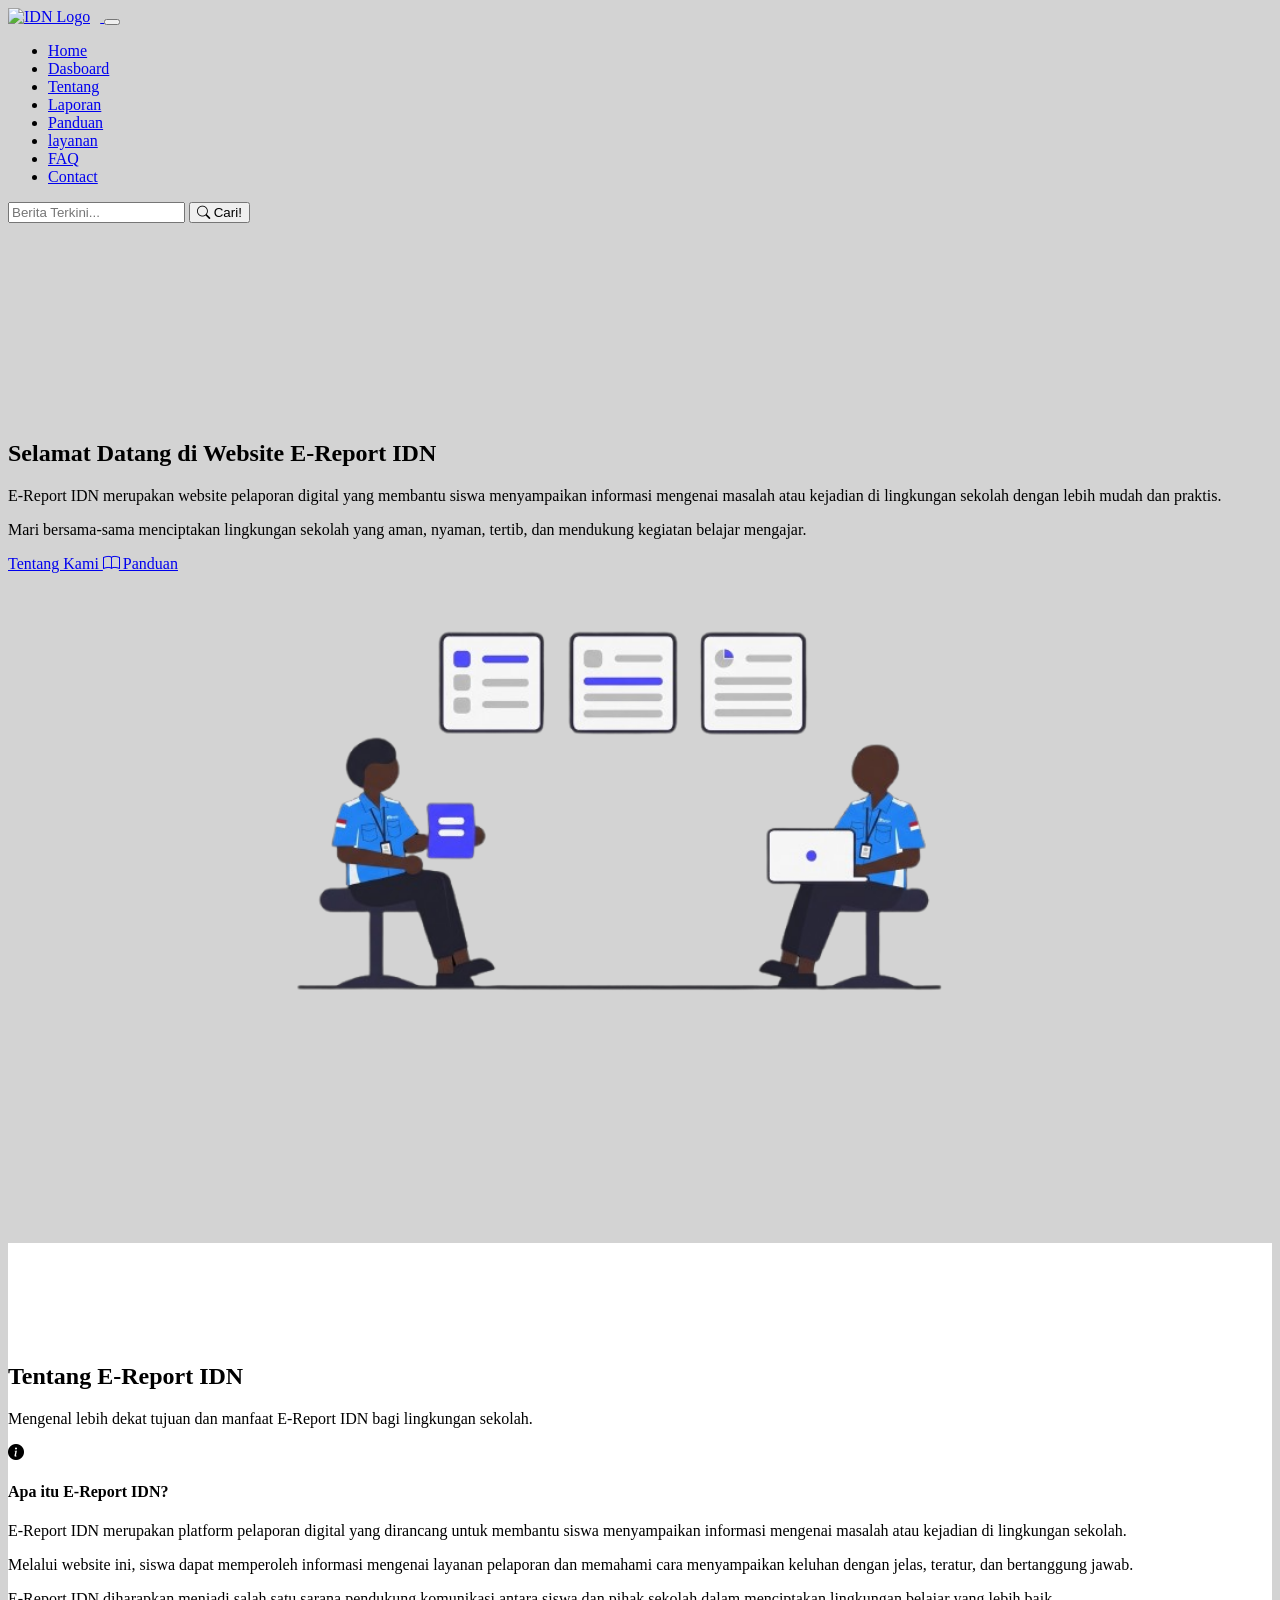
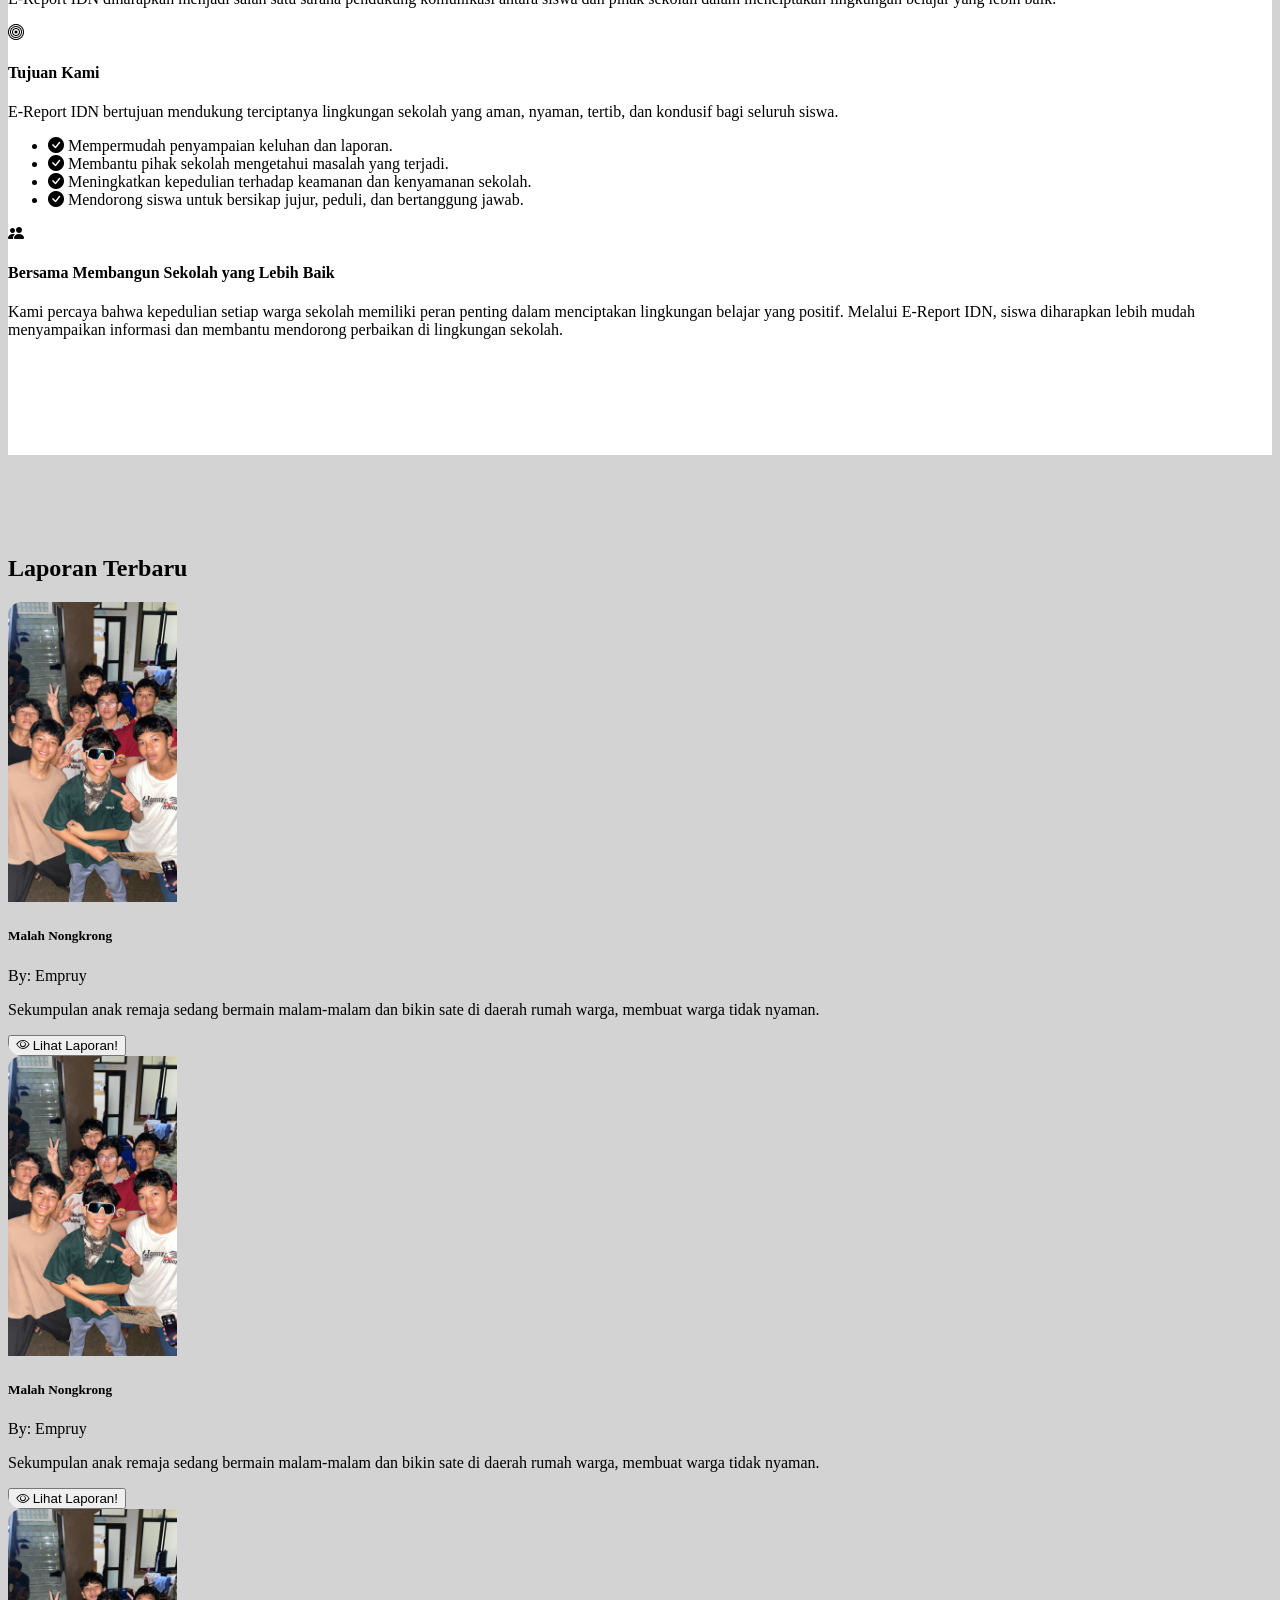
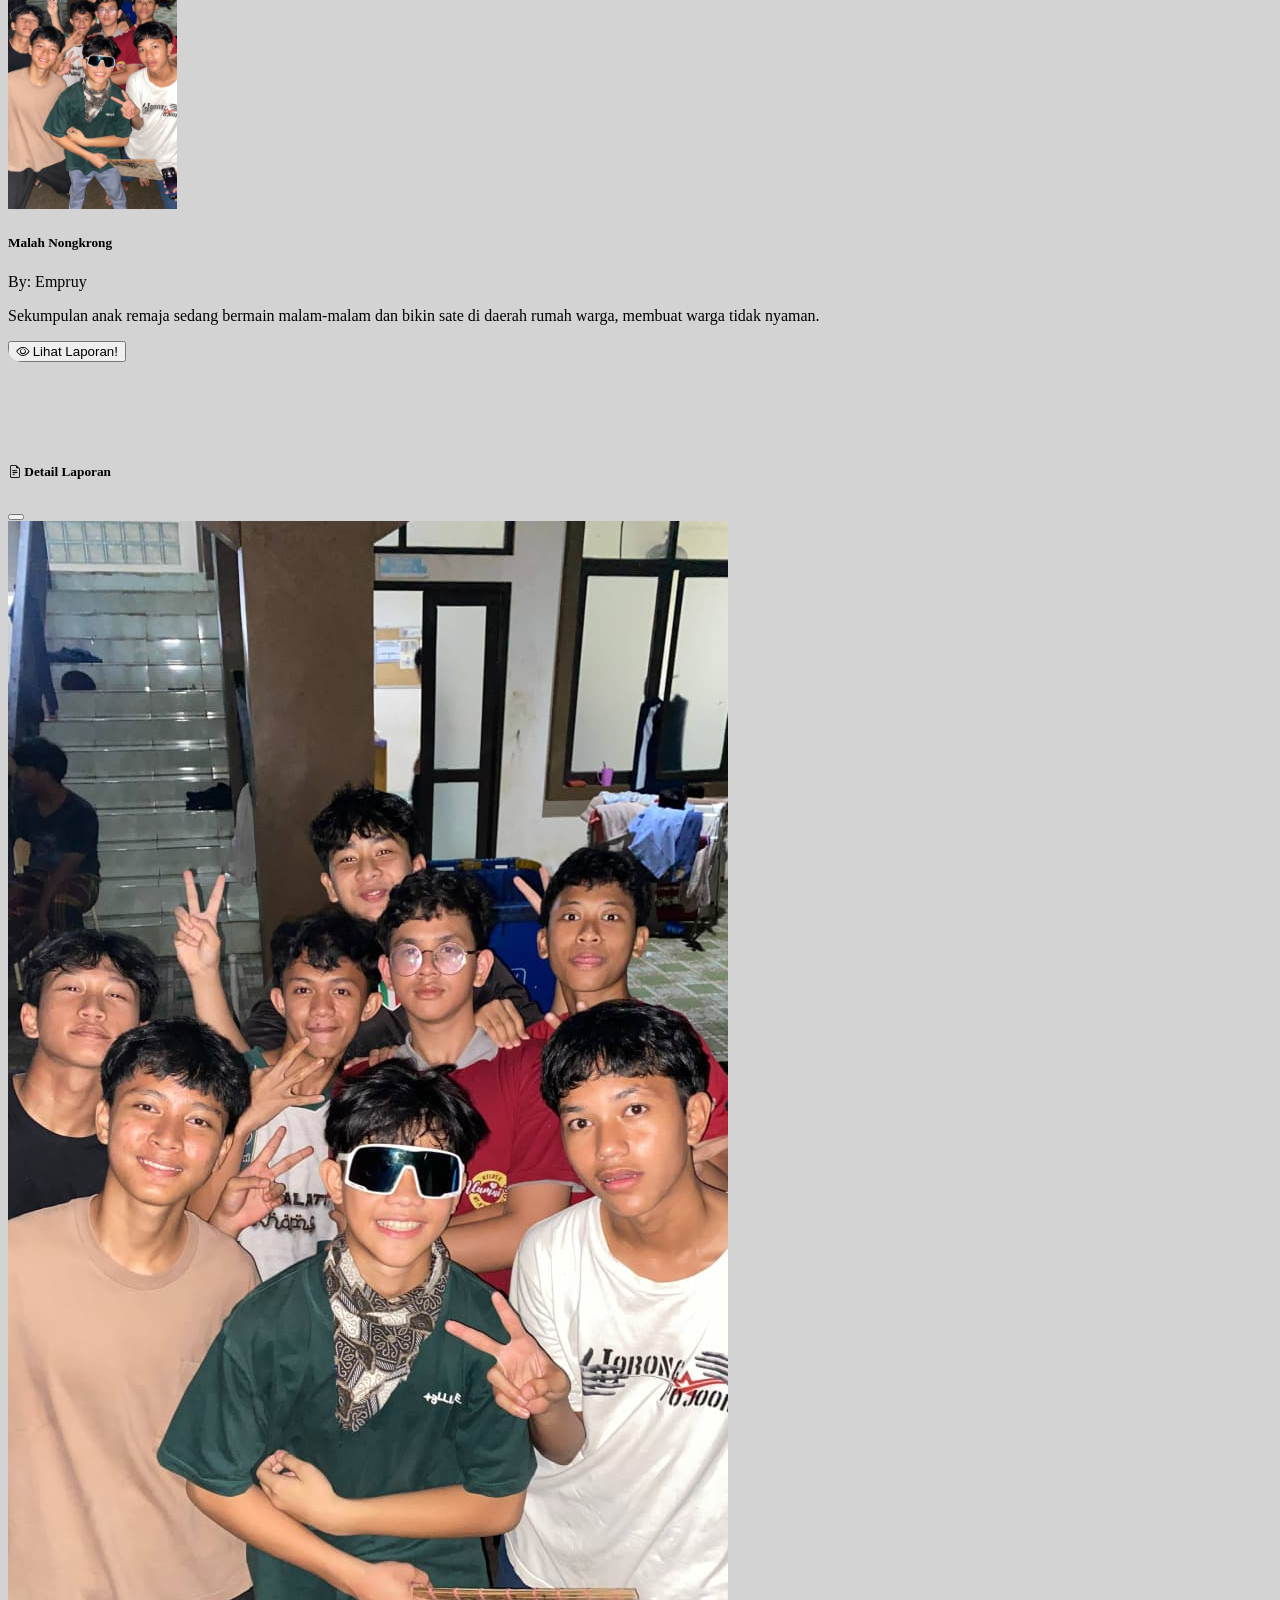
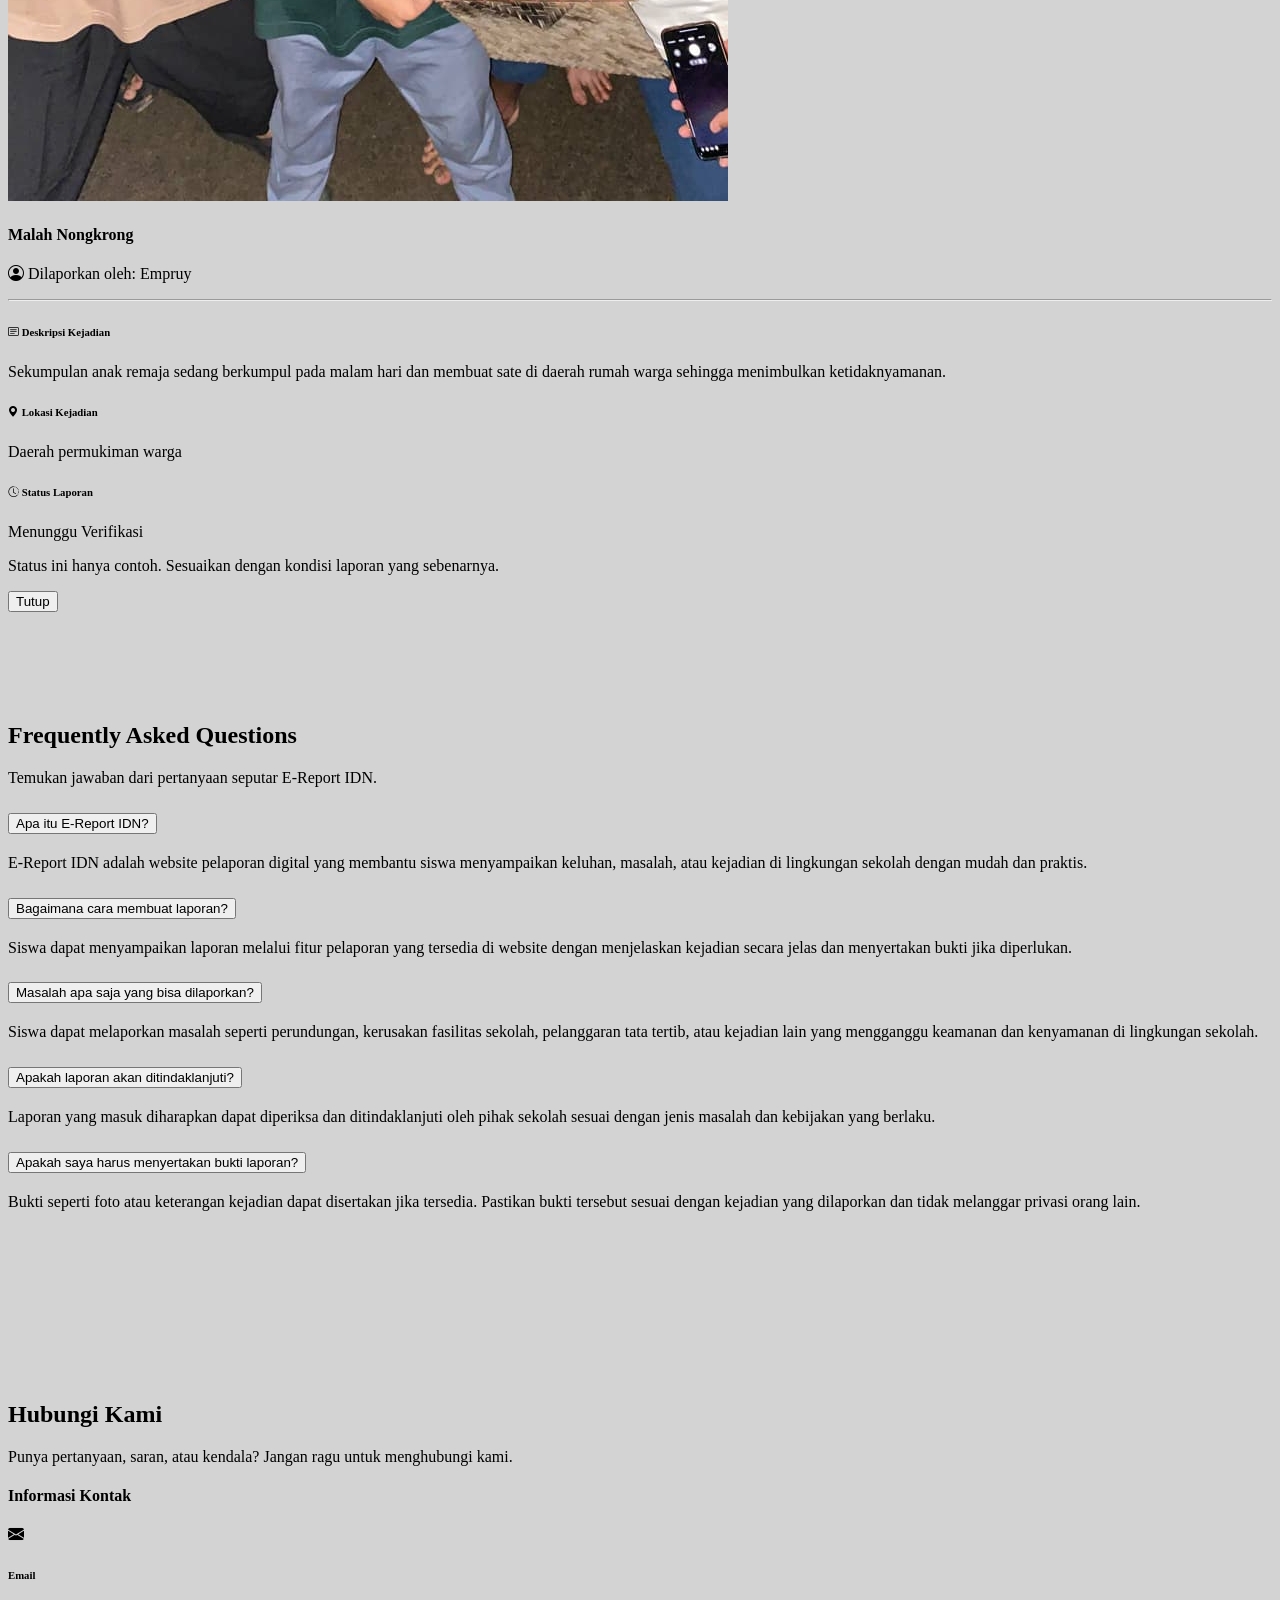
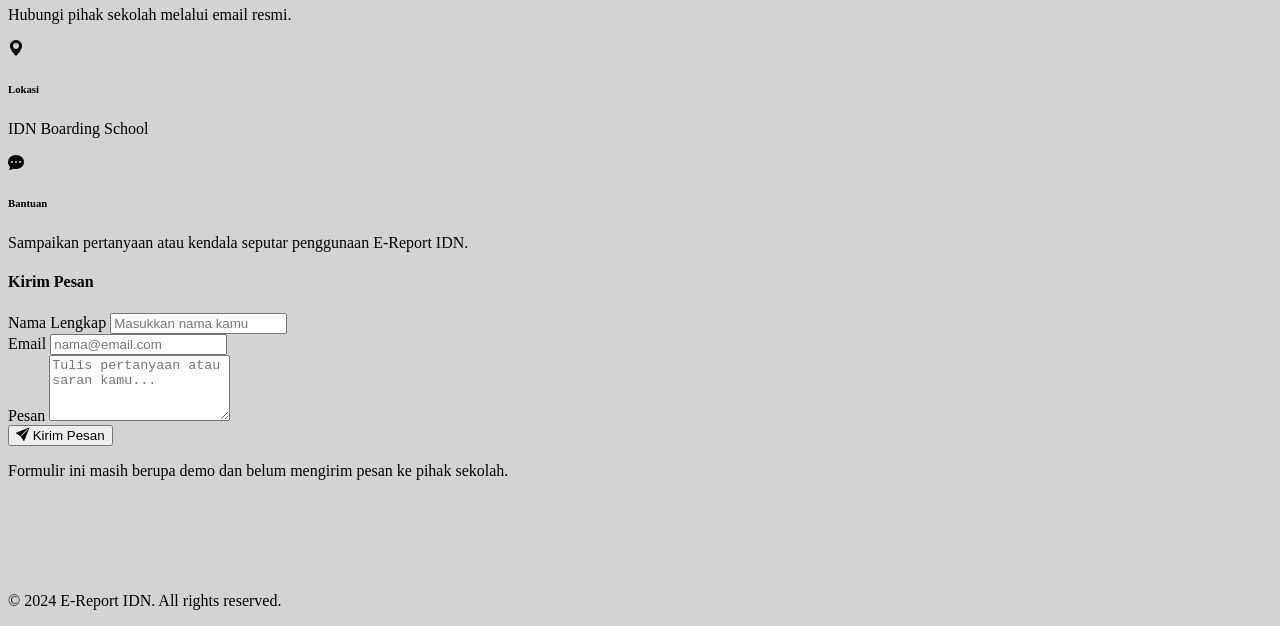
==== index.html @ f148a66d "first commit" ====
<!DOCTYPE html>
<html lang="en">
<head>
    <meta charset="UTF-8">
    <meta name="viewport" content="width=device-width, initial-scale=1.0">
    <title>E-Report IDN</title>

    <link rel="stylesheet" href="bootstrap/css/bootstrap.min.css">
    <link rel="stylesheet" href="style.css">
    <link rel="stylesheet" href="https://cdn.jsdelivr.net/npm/bootstrap-icons@1.13.2/font/bootstrap-icons.min.css">
    <link rel="stylesheet" href="https://unpkg.com/aos@2.3.4/dist/aos.css">
    <link rel="stylesheet" href="statle.css">
</head>
<body>

<nav class="navbar navbar-expand-lg bg-primary sticky-top">
    <div class="container-fluid">
        <a class="navbar-brand" href="#">
            <img src="https://idn.sch.id/wp-content/uploads/2024/08/cropped-Logo-IDN-Biru-2-1.png"
                 alt="IDN Logo"
                 style="width: 100px; height: auto; margin-right: 10px;">
        </a>

        <button class="navbar-toggler" type="button"
                data-bs-toggle="collapse"
                data-bs-target="#navigasi"
                aria-controls="navigasi"
                aria-expanded="false"
                aria-label="Toggle navigation">
            <span class="navbar-toggler-icon"></span>
        </button>

        <div class="collapse navbar-collapse text-center" id="navigasi">
            <ul class="navbar-nav mx-auto mb-2 mb-lg-0">
                <li class="nav-item">
                    <a class="nav-link active" aria-current="page" href="#">Home</a>
                </li>
                <li class="nav-item">
                    <a class="nav-link" href="dasboard.html">Dasboard</a>
                </li>
                <li class="nav-item">
                    <a class="nav-link" href="#tentang">Tentang</a>
                </li>
                <li class="nav-item">
                    <a class="nav-link" href="#laporan">Laporan</a>
                </li>
                <li class="nav-item">
                    <a class="nav-link" href="panduan.html">Panduan</a>
                </li>
                <li class="nav-item">
                    <a class="nav-link" href="layanan.html">layanan</a>
                </li>
                <li class="nav-item">
                    <a class="nav-link" href="#faq">FAQ</a>
                </li>
                <li class="nav-item">
                    <a class="nav-link" href="#contact">Contact</a>
                </li>
            </ul>

            <form class="d-flex" role="search">
                <input class="form-control me-2" type="search"
                       placeholder="Berita Terkini..."
                       aria-label="Search">
                <button class="btn btn-primary" type="submit">
                    <i class="bi bi-search"></i> Cari!
                </button>
            </form>
        </div>
    </div>
</nav>

<!-- HERO -->
<section class="hero-section mb-3">
    <div class="container">
        <div class="row align-items-center g-5">

            <div class="col-lg-6" data-aos="fade-right">
                <h1 class="fw-bold display-5 mb-4">
                    Selamat Datang di Website
                    <span class="text-primary">E-Report IDN</span>
                </h1>

                <p class="text-secondary fs-5 mb-4">
                    E-Report IDN merupakan website pelaporan digital
                    yang membantu siswa menyampaikan informasi mengenai
                    masalah atau kejadian di lingkungan sekolah dengan
                    lebih mudah dan praktis.
                </p>

                <p class="text-secondary mb-4">
                    Mari bersama-sama menciptakan lingkungan sekolah
                    yang aman, nyaman, tertib, dan mendukung kegiatan
                    belajar mengajar.
                </p>

                <a href="#tentang" class="btn btn-primary btn-lg me-2">
                    Tentang Kami
                </a>

                <a href="panduan.html" class="btn btn-outline-primary btn-lg">
                    <i class="bi bi-book me-1"></i> Panduan
                </a>
            </div>

            <div class="col-lg-6 text-center" data-aos="zoom-in" data-aos-delay="200">
                <img src="Gemini_Generated_Image_i2g6zbi2g6zbi2g6-removebg-preview.png"
                     alt="Ilustrasi E-Report IDN"
                     class="img-fluid hero-image">
            </div>

        </div>
    </div>
</section>

<!-- TENTANG -->
<section class="py-5 reveal-section mt-3" id="tentang">
    <div class="container">

        <div class="text-center mb-4" data-aos="fade-up">
            <h2 class="fw-bold">
                Tentang <span class="text-primary">E-Report IDN</span>
            </h2>
            <p class="text-muted">
                Mengenal lebih dekat tujuan dan manfaat
                E-Report IDN bagi lingkungan sekolah.
            </p>
        </div>

        <div class="row g-4 align-items-stretch">

            <div class="col-lg-6" data-aos="fade-up">
                <div class="card h-100 shadow-sm about-card">
                    <div class="card-body p-4 p-lg-5">
                        <i class="bi bi-info-circle-fill text-primary fs-1"></i>

                        <h4 class="fw-bold mt-3">Apa itu E-Report IDN?</h4>

                        <p>
                            E-Report IDN merupakan platform pelaporan
                            digital yang dirancang untuk membantu siswa
                            menyampaikan informasi mengenai masalah
                            atau kejadian di lingkungan sekolah.
                        </p>

                        <p>
                            Melalui website ini, siswa dapat memperoleh
                            informasi mengenai layanan pelaporan dan
                            memahami cara menyampaikan keluhan dengan
                            jelas, teratur, dan bertanggung jawab.
                        </p>

                        <p class="mb-0">
                            E-Report IDN diharapkan menjadi salah satu
                            sarana pendukung komunikasi antara siswa
                            dan pihak sekolah dalam menciptakan
                            lingkungan belajar yang lebih baik.
                        </p>
                    </div>
                </div>
            </div>

            <div class="col-lg-6" data-aos="fade-up" data-aos-delay="150">
                <div class="card h-100 shadow-sm about-card">
                    <div class="card-body p-4 p-lg-5">
                        <i class="bi bi-bullseye text-primary fs-1"></i>

                        <h4 class="fw-bold mt-3">Tujuan Kami</h4>

                        <p>
                            E-Report IDN bertujuan mendukung terciptanya
                            lingkungan sekolah yang aman, nyaman,
                            tertib, dan kondusif bagi seluruh siswa.
                        </p>

                        <ul class="list-unstyled">
                            <li class="mb-3">
                                <i class="bi bi-check-circle-fill text-primary me-2"></i>
                                Mempermudah penyampaian keluhan dan laporan.
                            </li>
                            <li class="mb-3">
                                <i class="bi bi-check-circle-fill text-primary me-2"></i>
                                Membantu pihak sekolah mengetahui masalah yang terjadi.
                            </li>
                            <li class="mb-3">
                                <i class="bi bi-check-circle-fill text-primary me-2"></i>
                                Meningkatkan kepedulian terhadap keamanan dan kenyamanan sekolah.
                            </li>
                            <li>
                                <i class="bi bi-check-circle-fill text-primary me-2"></i>
                                Mendorong siswa untuk bersikap jujur, peduli, dan bertanggung jawab.
                            </li>
                        </ul>
                    </div>
                </div>
            </div>

        </div>

        <div class="row mt-4">
            <div class="col-12" data-aos="fade-up" data-aos-delay="100">
                <div class="p-4 p-lg-5 rounded-4 bg-primary text-white text-center about-card">
                    <i class="bi bi-people-fill fs-1"></i>

                    <h4 class="fw-bold mt-3">
                        Bersama Membangun Sekolah yang Lebih Baik
                    </h4>

                    <p class="mb-0">
                        Kami percaya bahwa kepedulian setiap warga
                        sekolah memiliki peran penting dalam menciptakan
                        lingkungan belajar yang positif. Melalui
                        E-Report IDN, siswa diharapkan lebih mudah
                        menyampaikan informasi dan membantu mendorong
                        perbaikan di lingkungan sekolah.
                    </p>
                </div>
            </div>
        </div>

    </div>
</section>

<!-- LAPORAN TERBARU -->
<section class="py-5" id="laporan">
    <div class="container">

        <div class="d-flex justify-content-center text-primary mb-5"
             data-aos="fade-up">
            <h1>Laporan Terbaru</h1>
        </div>

        <div class="row g-4">

            <div class="col-lg-4 mb-4" data-aos="fade-up">
                <div class="card report-card">
                    <img src="foto tegar.jpeg" class="card-img-top" alt="Foto laporan">
                    <div class="card-body">
                        <h5 class="card-title">Malah Nongkrong</h5>
                        <p class="text-primary">By: Empruy</p>
                        <p class="card-text">
                            Sekumpulan anak remaja sedang bermain malam-malam
                            dan bikin sate di daerah rumah warga, membuat
                            warga tidak nyaman.
                        </p>
                        <button type="button" class="btn btn-primary"
                            data-bs-toggle="modal" data-bs-target="#detailLaporan1">
                            <i class="bi bi-eye me-1"></i> Lihat Laporan!
                        </button>
                    </div>
                </div>
            </div>

            <div class="col-lg-4 mb-4" data-aos="fade-up" data-aos-delay="150">
                <div class="card report-card">
                    <img src="foto tegar.jpeg" class="card-img-top" alt="Foto laporan">
                    <div class="card-body">
                        <h5 class="card-title">Malah Nongkrong</h5>
                        <p class="text-primary">By: Empruy</p>
                        <p class="card-text">
                            Sekumpulan anak remaja sedang bermain malam-malam
                            dan bikin sate di daerah rumah warga, membuat
                            warga tidak nyaman.
                        </p>
                        <button type="button" class="btn btn-primary"
                            data-bs-toggle="modal" data-bs-target="#detailLaporan1">
                            <i class="bi bi-eye me-1"></i> Lihat Laporan!
                        </button>
                    </div>
                </div>
            </div>

            <div class="col-lg-4 mb-4" data-aos="fade-up" data-aos-delay="300">
                <div class="card report-card">
                    <img src="foto tegar.jpeg" class="card-img-top" alt="Foto laporan">
                    <div class="card-body">
                        <h5 class="card-title">Malah Nongkrong</h5>
                        <p class="text-primary">By: Empruy</p>
                        <p class="card-text">
                            Sekumpulan anak remaja sedang bermain malam-malam
                            dan bikin sate di daerah rumah warga, membuat
                            warga tidak nyaman.
                        </p>
                        <button type="button" class="btn btn-primary"
                            data-bs-toggle="modal" data-bs-target="#detailLaporan1">
                            <i class="bi bi-eye me-1"></i> Lihat Laporan!
                        </button>
                    </div>
                </div>
            </div>

        </div>
    </div>
</section>


<!-- MODAL DETAIL LAPORAN -->
<div class="modal fade" id="detailLaporan1" tabindex="-1"
    aria-labelledby="judulLaporan1" aria-hidden="true">
    <div class="modal-dialog modal-dialog-centered modal-lg">
        <div class="modal-content">

            <!-- Header -->
            <div class="modal-header bg-primary text-white">
                <h5 class="modal-title" id="judulLaporan1">
                    <i class="bi bi-file-earmark-text me-2"></i>
                    Detail Laporan
                </h5>
                <button type="button" class="btn-close btn-close-white"
                    data-bs-dismiss="modal" aria-label="Close"></button>
            </div>

            <!-- Isi modal -->
            <div class="modal-body p-4">
                <div class="row g-4">

                    
                    <div class="col-md-5">
                        <img src="foto tegar.jpeg"
                            class="img-fluid rounded-3 w-100"
                            alt="Foto bukti laporan">
                    </div>

                    <!-- Informasi laporan -->
                    <div class="col-md-7">
                        <h4 class="fw-bold">Malah Nongkrong</h4>

                        <p class="text-primary mb-3">
                            <i class="bi bi-person-circle me-2"></i>
                            Dilaporkan oleh: Empruy
                        </p>

                        <hr>

                        <h6 class="fw-bold">
                            <i class="bi bi-card-text me-2"></i>
                            Deskripsi Kejadian
                        </h6>

                        <p>
                            Sekumpulan anak remaja sedang berkumpul pada
                            malam hari dan membuat sate di daerah rumah
                            warga sehingga menimbulkan ketidaknyamanan.
                        </p>

                        <h6 class="fw-bold">
                            <i class="bi bi-geo-alt-fill me-2"></i>
                            Lokasi Kejadian
                        </h6>
                        <p>Daerah permukiman warga</p>

                        <h6 class="fw-bold">
                            <i class="bi bi-clock-history me-2"></i>
                            Status Laporan
                        </h6>

                        <span class="badge text-bg-warning">
                            Menunggu Verifikasi
                        </span>

                        <p class="text-secondary small mt-3 mb-0">
                            Status ini hanya contoh. Sesuaikan dengan
                            kondisi laporan yang sebenarnya.
                        </p>
                    </div>
                </div>
            </div>

            <!-- Footer -->
            <div class="modal-footer">
                <button type="button" class="btn btn-secondary"
                    data-bs-dismiss="modal">
                    Tutup
                </button>
            </div>

        </div>
    </div>
</div>
<!-- AKHIR MODAL DETAIL LAPORAN -->


<!-- FAQ -->
<section class="py-5" id="faq">
    <div class="container">

        <div class="text-center mb-4" data-aos="fade-up">
            <h2>Frequently Asked <span class="text-primary">Questions</span></h2>
            <p>Temukan jawaban dari pertanyaan seputar E-Report IDN.</p>
        </div>

        <div class="accordion" id="accordionExample" data-aos="fade-up">

            <div class="accordion-item">
                <h2 class="accordion-header">
                    <button class="accordion-button" type="button"
                            data-bs-toggle="collapse"
                            data-bs-target="#collapseOne"
                            aria-expanded="true"
                            aria-controls="collapseOne">
                        Apa itu E-Report IDN?
                    </button>
                </h2>
                <div id="collapseOne"
                     class="accordion-collapse collapse show"
                     data-bs-parent="#accordionExample">
                    <div class="accordion-body">
                        E-Report IDN adalah website pelaporan digital
                        yang membantu siswa menyampaikan keluhan,
                        masalah, atau kejadian di lingkungan sekolah
                        dengan mudah dan praktis.
                    </div>
                </div>
            </div>

            <div class="accordion-item">
                <h2 class="accordion-header">
                    <button class="accordion-button collapsed" type="button"
                            data-bs-toggle="collapse"
                            data-bs-target="#collapseTwo"
                            aria-expanded="false"
                            aria-controls="collapseTwo">
                        Bagaimana cara membuat laporan?
                    </button>
                </h2>
                <div id="collapseTwo"
                     class="accordion-collapse collapse"
                     data-bs-parent="#accordionExample">
                    <div class="accordion-body">
                        Siswa dapat menyampaikan laporan melalui
                        fitur pelaporan yang tersedia di website
                        dengan menjelaskan kejadian secara jelas
                        dan menyertakan bukti jika diperlukan.
                    </div>
                </div>
            </div>

            <div class="accordion-item">
                <h2 class="accordion-header">
                    <button class="accordion-button collapsed" type="button"
                            data-bs-toggle="collapse"
                            data-bs-target="#collapseThree"
                            aria-expanded="false"
                            aria-controls="collapseThree">
                        Masalah apa saja yang bisa dilaporkan?
                    </button>
                </h2>
                <div id="collapseThree"
                     class="accordion-collapse collapse"
                     data-bs-parent="#accordionExample">
                    <div class="accordion-body">
                        Siswa dapat melaporkan masalah seperti
                        perundungan, kerusakan fasilitas sekolah,
                        pelanggaran tata tertib, atau kejadian lain
                        yang mengganggu keamanan dan kenyamanan
                        di lingkungan sekolah.
                    </div>
                </div>
            </div>

            <div class="accordion-item">
                <h2 class="accordion-header">
                    <button class="accordion-button collapsed" type="button"
                            data-bs-toggle="collapse"
                            data-bs-target="#collapseFour"
                            aria-expanded="false"
                            aria-controls="collapseFour">
                        Apakah laporan akan ditindaklanjuti?
                    </button>
                </h2>
                <div id="collapseFour"
                     class="accordion-collapse collapse"
                     data-bs-parent="#accordionExample">
                    <div class="accordion-body">
                        Laporan yang masuk diharapkan dapat diperiksa
                        dan ditindaklanjuti oleh pihak sekolah sesuai
                        dengan jenis masalah dan kebijakan yang berlaku.
                    </div>
                </div>
            </div>

            <div class="accordion-item">
                <h2 class="accordion-header">
                    <button class="accordion-button collapsed" type="button"
                            data-bs-toggle="collapse"
                            data-bs-target="#collapseFive"
                            aria-expanded="false"
                            aria-controls="collapseFive">
                        Apakah saya harus menyertakan bukti laporan?
                    </button>
                </h2>
                <div id="collapseFive"
                     class="accordion-collapse collapse"
                     data-bs-parent="#accordionExample">
                    <div class="accordion-body">
                        Bukti seperti foto atau keterangan kejadian
                        dapat disertakan jika tersedia. Pastikan bukti
                        tersebut sesuai dengan kejadian yang dilaporkan
                        dan tidak melanggar privasi orang lain.
                    </div>
                </div>
            </div>

        </div>
    </div>
</section>


<!-- CONTACT -->
<section class="py-5" id="contact">
    <div class="container">

        <div class="text-center mb-5" data-aos="fade-up">
            <h2 class="fw-bold">
                Hubungi <span class="text-primary">Kami</span>
            </h2>
            <p class="text-secondary">
                Punya pertanyaan, saran, atau kendala?
                Jangan ragu untuk menghubungi kami.
            </p>
        </div>

        <div class="row g-4 align-items-stretch">

            <!-- Informasi Kontak -->
            <div class="col-lg-5" data-aos="fade-right">
                <div class="card contact-card h-100 shadow-sm">
                    <div class="card-body p-4 p-lg-5">

                        <h4 class="fw-bold mb-4">
                            Informasi Kontak
                        </h4>

                        <div class="d-flex align-items-start mb-4">
                            <i class="bi bi-envelope-fill text-primary fs-3 me-3"></i>
                            <div>
                                <h6 class="fw-bold mb-1">Email</h6>
                                <p class="text-secondary mb-0">
                                    Hubungi pihak sekolah melalui email resmi.
                                </p>
                            </div>
                        </div>

                        <div class="d-flex align-items-start mb-4">
                            <i class="bi bi-geo-alt-fill text-primary fs-3 me-3"></i>
                            <div>
                                <h6 class="fw-bold mb-1">Lokasi</h6>
                                <p class="text-secondary mb-0">
                                    IDN Boarding School
                                </p>
                            </div>
                        </div>

                        <div class="d-flex align-items-start">
                            <i class="bi bi-chat-dots-fill text-primary fs-3 me-3"></i>
                            <div>
                                <h6 class="fw-bold mb-1">Bantuan</h6>
                                <p class="text-secondary mb-0">
                                    Sampaikan pertanyaan atau kendala
                                    seputar penggunaan E-Report IDN.
                                </p>
                            </div>
                        </div>

                    </div>
                </div>
            </div>

            <!-- Formulir Pesan -->
            <div class="col-lg-7" data-aos="fade-left" data-aos-delay="150">
                <div class="card contact-card h-100 shadow-sm">
                    <div class="card-body p-4 p-lg-5">

                        <h4 class="fw-bold mb-4">
                            Kirim Pesan
                        </h4>

                        <form id="contactForm">

                            <div class="mb-3">
                                <label for="namaContact" class="form-label">
                                    Nama Lengkap
                                </label>
                                <input type="text" class="form-control"
                                       id="namaContact"
                                       placeholder="Masukkan nama kamu"
                                       required>
                            </div>

                            <div class="mb-3">
                                <label for="emailContact" class="form-label">
                                    Email
                                </label>
                                <input type="email" class="form-control"
                                       id="emailContact"
                                       placeholder="nama@email.com"
                                       required>
                            </div>

                            <div class="mb-3">
                                <label for="pesanContact" class="form-label">
                                    Pesan
                                </label>
                                <textarea class="form-control"
                                          id="pesanContact"
                                          rows="4"
                                          placeholder="Tulis pertanyaan atau saran kamu..."
                                          required></textarea>
                            </div>

                            <button type="submit" class="btn btn-primary">
                                <i class="bi bi-send-fill me-2"></i>
                                Kirim Pesan
                            </button>

                            <p class="text-secondary small mt-3 mb-0">
                                Formulir ini masih berupa demo dan belum
                                mengirim pesan ke pihak sekolah.
                            </p>

                        </form>

                    </div>
                </div>
            </div>

        </div>
    </div>
</section>


<footer class="bg-primary text-white text-center py-5">
    <p class="mb-0">&copy; 2024 E-Report IDN. All rights reserved.</p>
</footer>

<script src="bootstrap/js/bootstrap.bundle.min.js"></script>
<script src="https://unpkg.com/aos@2.3.4/dist/aos.js"></script>

<script>
    AOS.init({
        duration: 800,
        easing: 'ease-in-out',
        once: true,
        offset: 100
    });
</script>

</body>
</html>
---- style.css ----
body{
    background-color: lightgray;
    overflow-x: hidden;
}
    /* Style Navbar */
    .topbar{
        background-color: midnightblue;
        min-height: 65px;
    }

    .brand-light{
        color: lightblue;
    }

    .admin-profile{
        display: flex;
        color: white;
        align-items: center;
        gap: 12px;
    }

    .admin-profile span, .admin-profile small{
        display: block;
    }

    .admin-profile span{
        font-size: 13px;
        font-weight: bold;
    }

    .admin-profile small{
        color: lightblue;
        font-size: 11px;
    }

    .admin-avatar{
        background-color: royalblue;
        color: white;
        width: 38px;
        height: 38px;
        display: flex;
        align-items: center;
        justify-content: center;
        border-radius: 50%;
        font-weight: bold;
    }

    /* Style Sidebar */
.sidebar{
    background-color: white;
    min-height: calc(100vh - 56px) ;
    border-right: 1px solid black;
    display: flex;
    flex-direction: column;
}

.menu-link{
    text-decoration: none;
    color: gray;
    padding: 10px;
}

.menu-link.active{
    background-color: lightgray;
    color: blue;
}

 /* Style stat */
 .stat-card{
    border: none;
    border-radius: 12px;
    transition:  0.3s;
 }

 .stat-card:hover{
    transform: translateY(-5px);
    box-shadow: 0px 8px 20px black;
 }

 .stat-icon{
    width: 48px;
    height: 48px;
    border-radius: 10px;
    background-color: lightgray;
    display: flex;
    justify-content: center;
    align-items: center;
    font-size: 22px;
 }

 .tabel-laporan thead th {
    color: rgb(58, 58, 193);
    white-space: nowrap;
    font-size: 18px;
    padding: 15px;
 }


 /* Style statistik */
 .stat-card{
    border: 1px solid lavender;
    border-radius: 18px;
    overflow: hidden;
 }

 .stat-card .card-body{
    padding: 22px;
 }

 .stat-atas{
    display: flex;
    justify-content: space-between;
    align-items: center;
    gap: 10px;
 }

 .stat-label{
    color: slategray;
    font-size: 14px;
 }

 .lingkaran-progres{
    width: 72px;
    height: 72px;
    border-radius: 50%;
    display: flex;
    align-items: center;
    justify-content: center;
 }

 .progres-biru{
    background: conic-gradient(
        royalblue 0% 75%,
        red 75% 100%
    ) ;
 }

 .isi-lingkaran{
    width: 56px;
    height: 56px;
    background-color: white;
    border-radius: 50%;
    display: flex;
    align-items: center;
    justify-content: center;
 }

 .garis-progres{
    height: 7px;
    background-color: blue;
    margin-top: 22px;
    border-radius: 20px;
 }

 .isi-garis{
    height: 100%;
 }
 .isi-biru{
    background-color: royalblue;
 }

 .progres-hijau{
    background: conic-gradient(
        greenyellow 0% 50%,
        red 50% 100%

    )
 }

.area-grafik{
   position: relative;
}
---- statle.css ----
html {
    scroll-behavior: smooth;
}

body {
    overflow-x: hidden;
}

/* Bagian pembuka */
.hero-section {
    min-height: 90vh;
    padding: 90px 0 120px;
    display: flex;
    align-items: center;
}

.hero-section h1 {
    line-height: 1.2;
}

.hero-image {
    width: 100%;
    max-height: 440px;
    object-fit: contain;
    transition: transform 0.4s ease;
}

.hero-image:hover {
    transform: translateY(-8px);
}

/* Jarak antarbagian */
section {
    padding-top: 80px;
    padding-bottom: 80px;
    scroll-margin-top: 85px;
}

#tentang {
    padding-top: 100px;
    padding-bottom: 100px;
    background-color:white;
}

#faq {
    padding-top: 90px;
    padding-bottom: 90px;
}

/* Kartu Tentang */
.about-card {
    border: none;
    border-radius: 16px;
    transition: transform 0.3s ease, box-shadow 0.3s ease;
}

.about-card:hover {
    transform: translateY(-5px);
    box-shadow: 0 12px 28px black;
}

/* Kartu laporan */
.report-card {
    width: 100%;
    height: 100%;
    border: none;
    border-radius: 14px;
    overflow: hidden;
    transition: transform 0.3s ease, box-shadow 0.3s ease;
}

.report-card:hover {
    transform: translateY(-6px);
    box-shadow: 0 12px 25px black;
}

.report-card img {
    height: 300px;
    object-fit: cover;
}

/* Tombol hero */
.hero-section .btn {
    border-radius: 8px;
    transition: transform 0.3s ease;
}

.hero-section .btn:hover {
    transform: translateY(-3px);
}
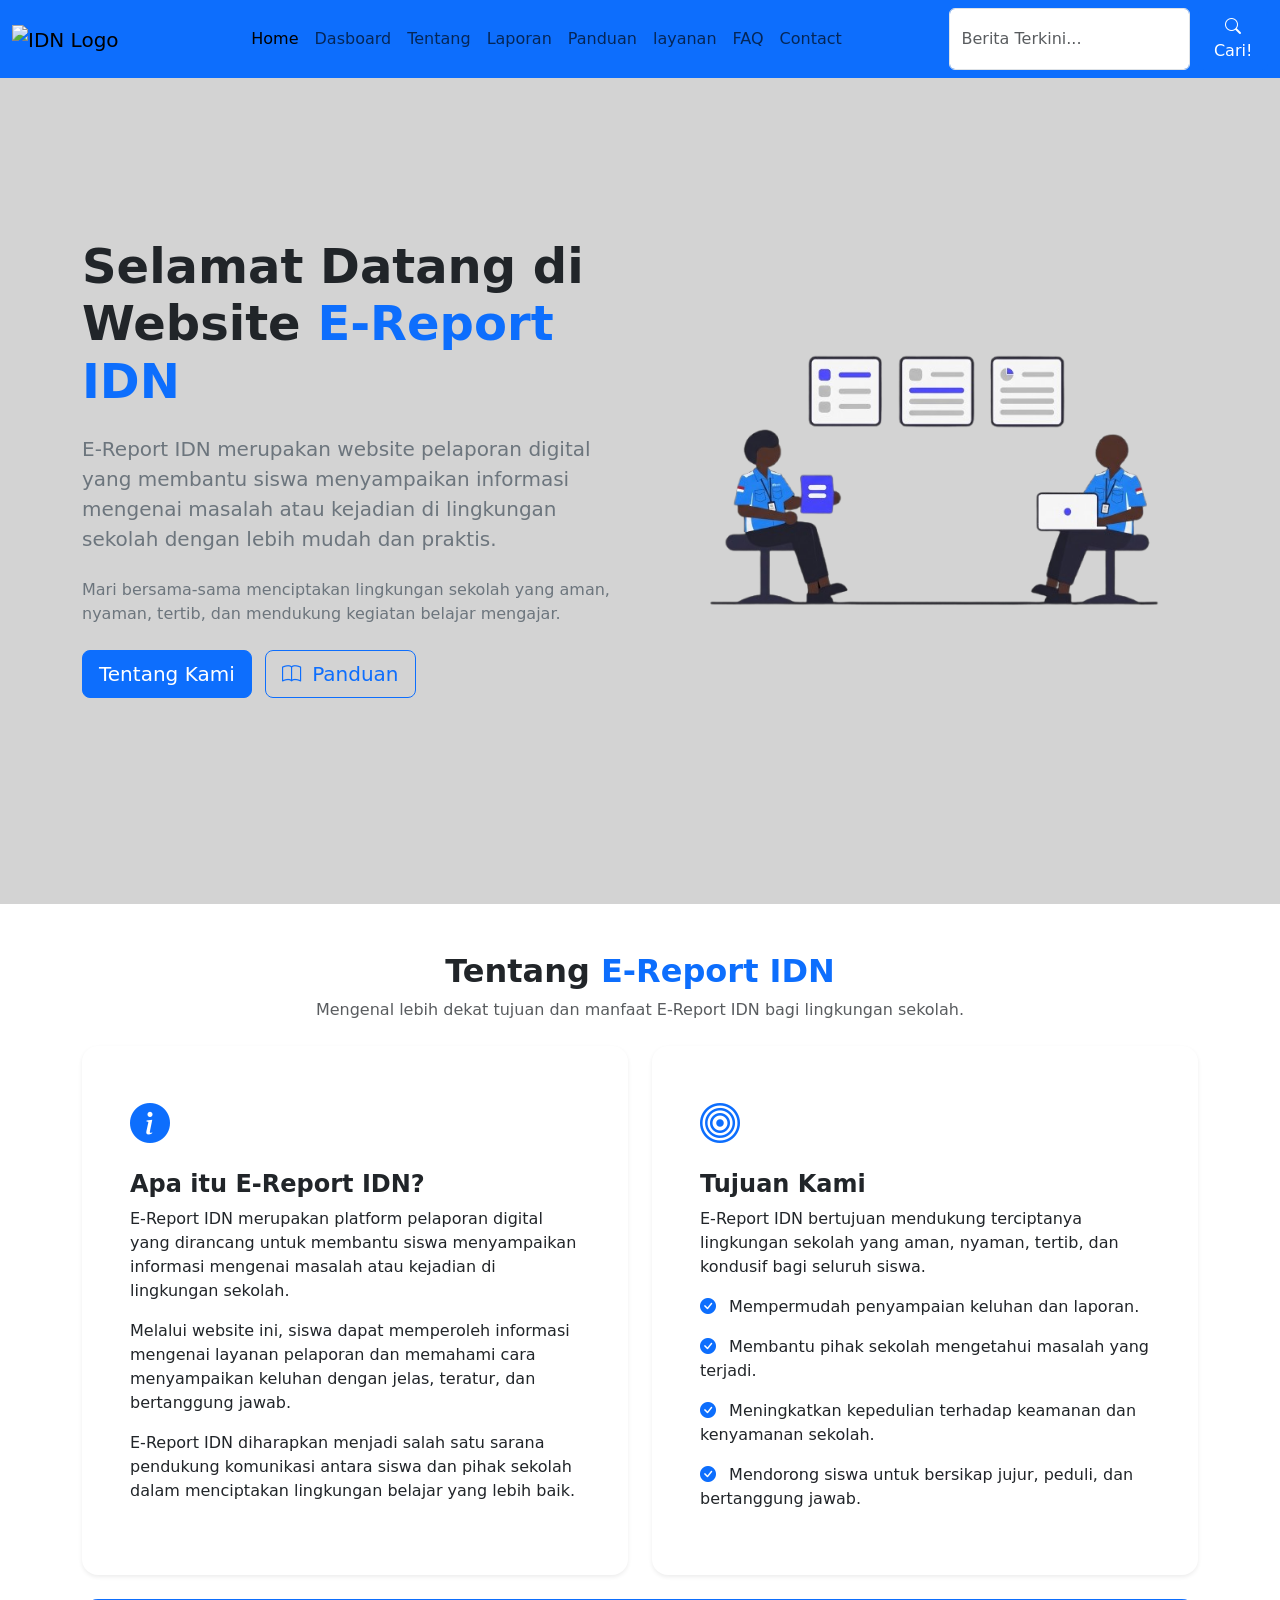
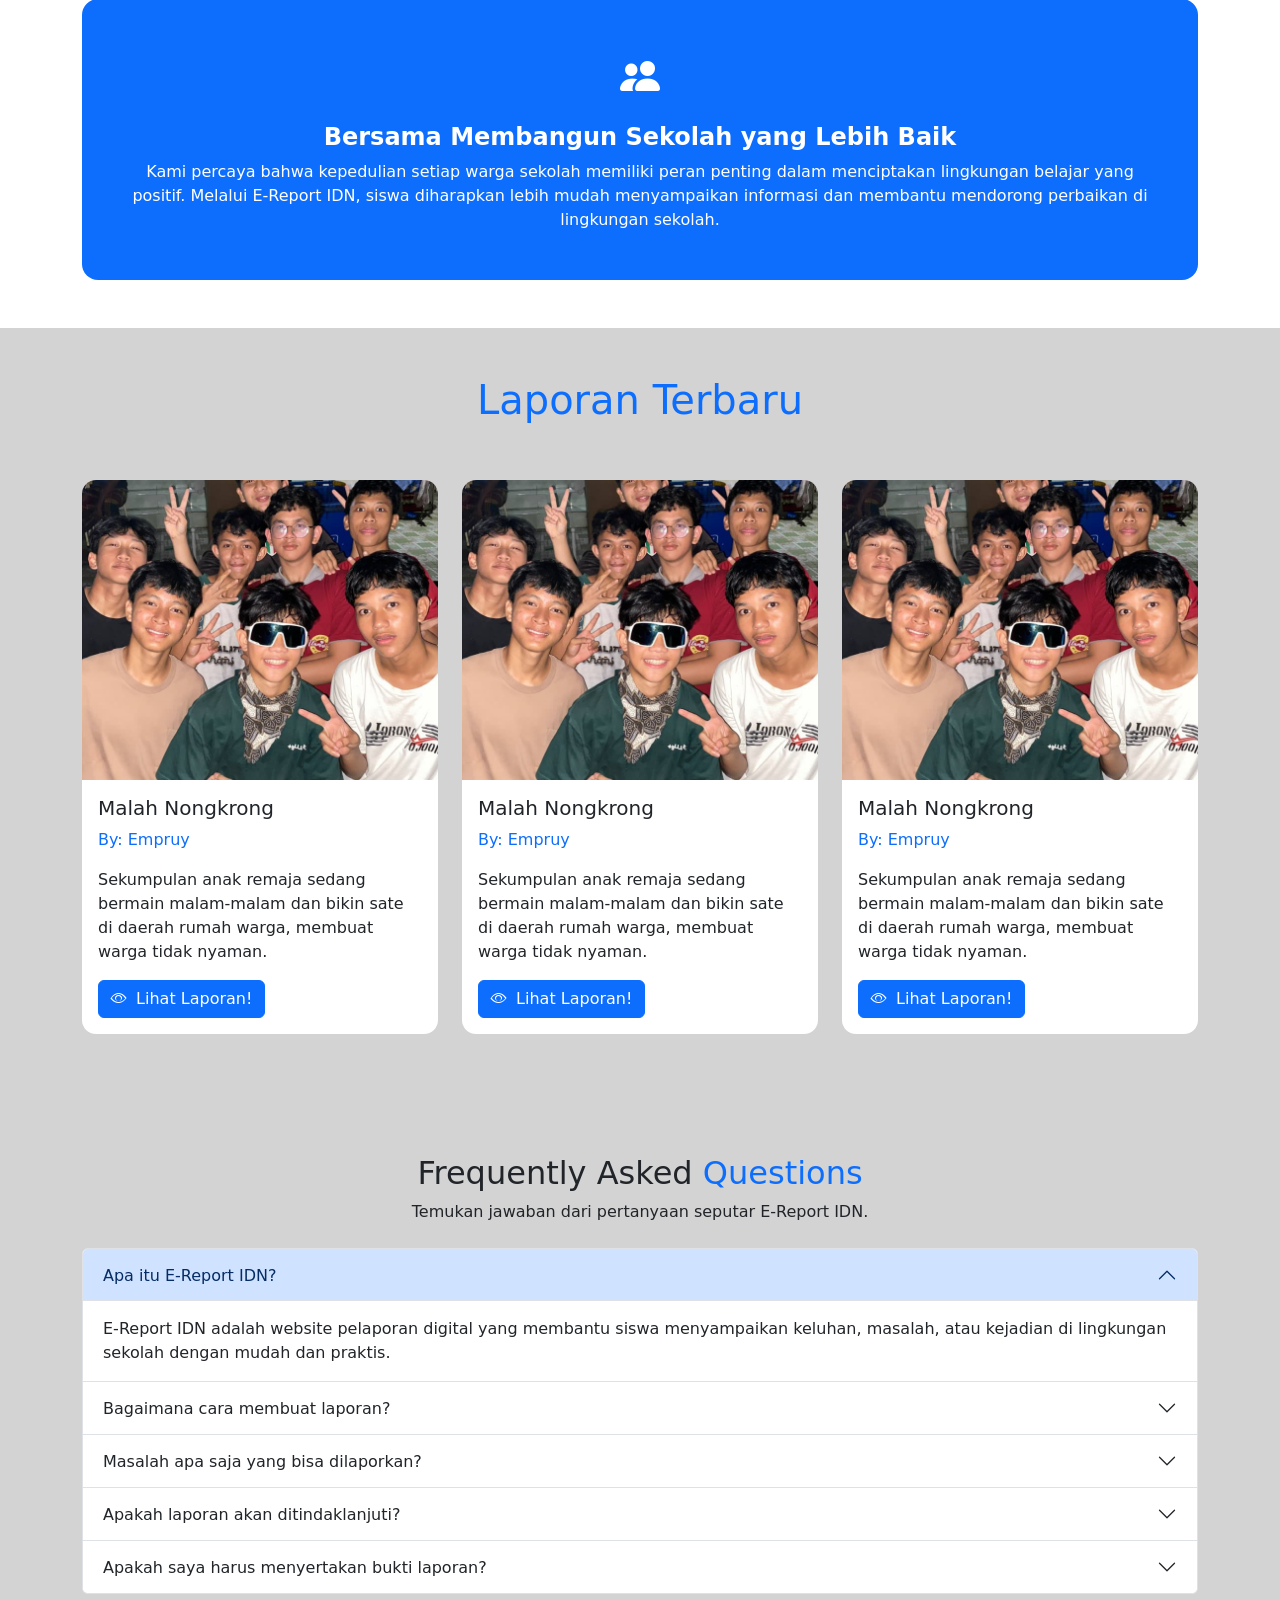
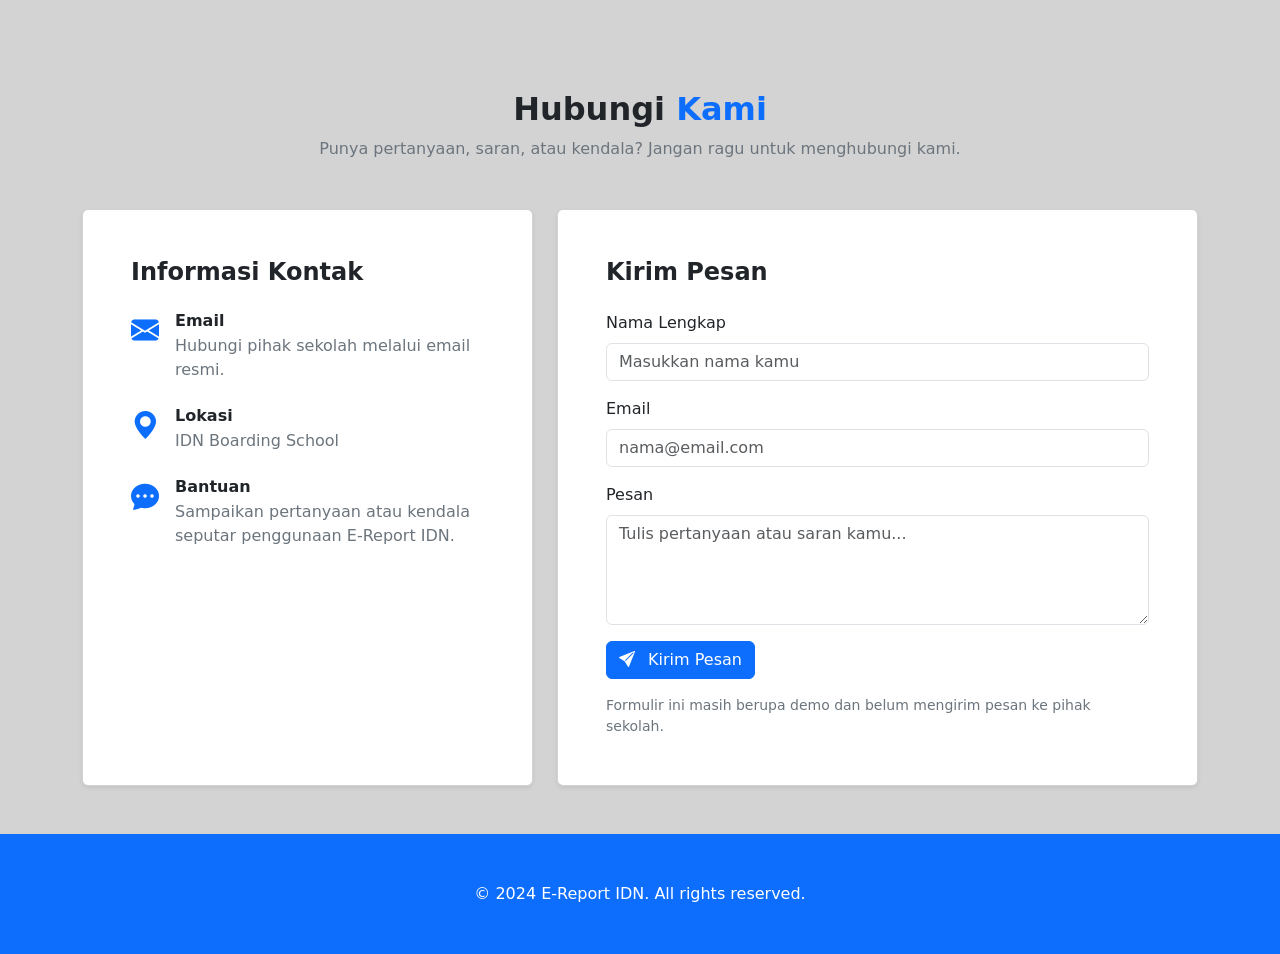
==== commit bf6ce5f6: "Update index.html" ====
--- a/index.html
+++ b/index.html
@@ -6,7 +6,7 @@
     <meta name="viewport" content="width=device-width, initial-scale=1.0">
     <title>E-Report IDN</title>
 
-    <link rel="stylesheet" href="bootstrap/css/bootstrap.min.css">
+    <link href="https://cdn.jsdelivr.net/npm/bootstrap@5.3.8/dist/css/bootstrap.min.css" rel="stylesheet">
     <link rel="stylesheet" href="style.css">
     <link rel="stylesheet" href="https://cdn.jsdelivr.net/npm/bootstrap-icons@1.13.2/font/bootstrap-icons.min.css">
     <link rel="stylesheet" href="https://unpkg.com/aos@2.3.4/dist/aos.css">
@@ -634,7 +634,7 @@
     <p class="mb-0">&copy; 2024 E-Report IDN. All rights reserved.</p>
 </footer>
 
-<script src="bootstrap/js/bootstrap.bundle.min.js"></script>
+<script src="https://cdn.jsdelivr.net/npm/bootstrap@5.3.8/dist/js/bootstrap.bundle.min.js"></script>
 <script src="https://unpkg.com/aos@2.3.4/dist/aos.js"></script>
 
 <script>
